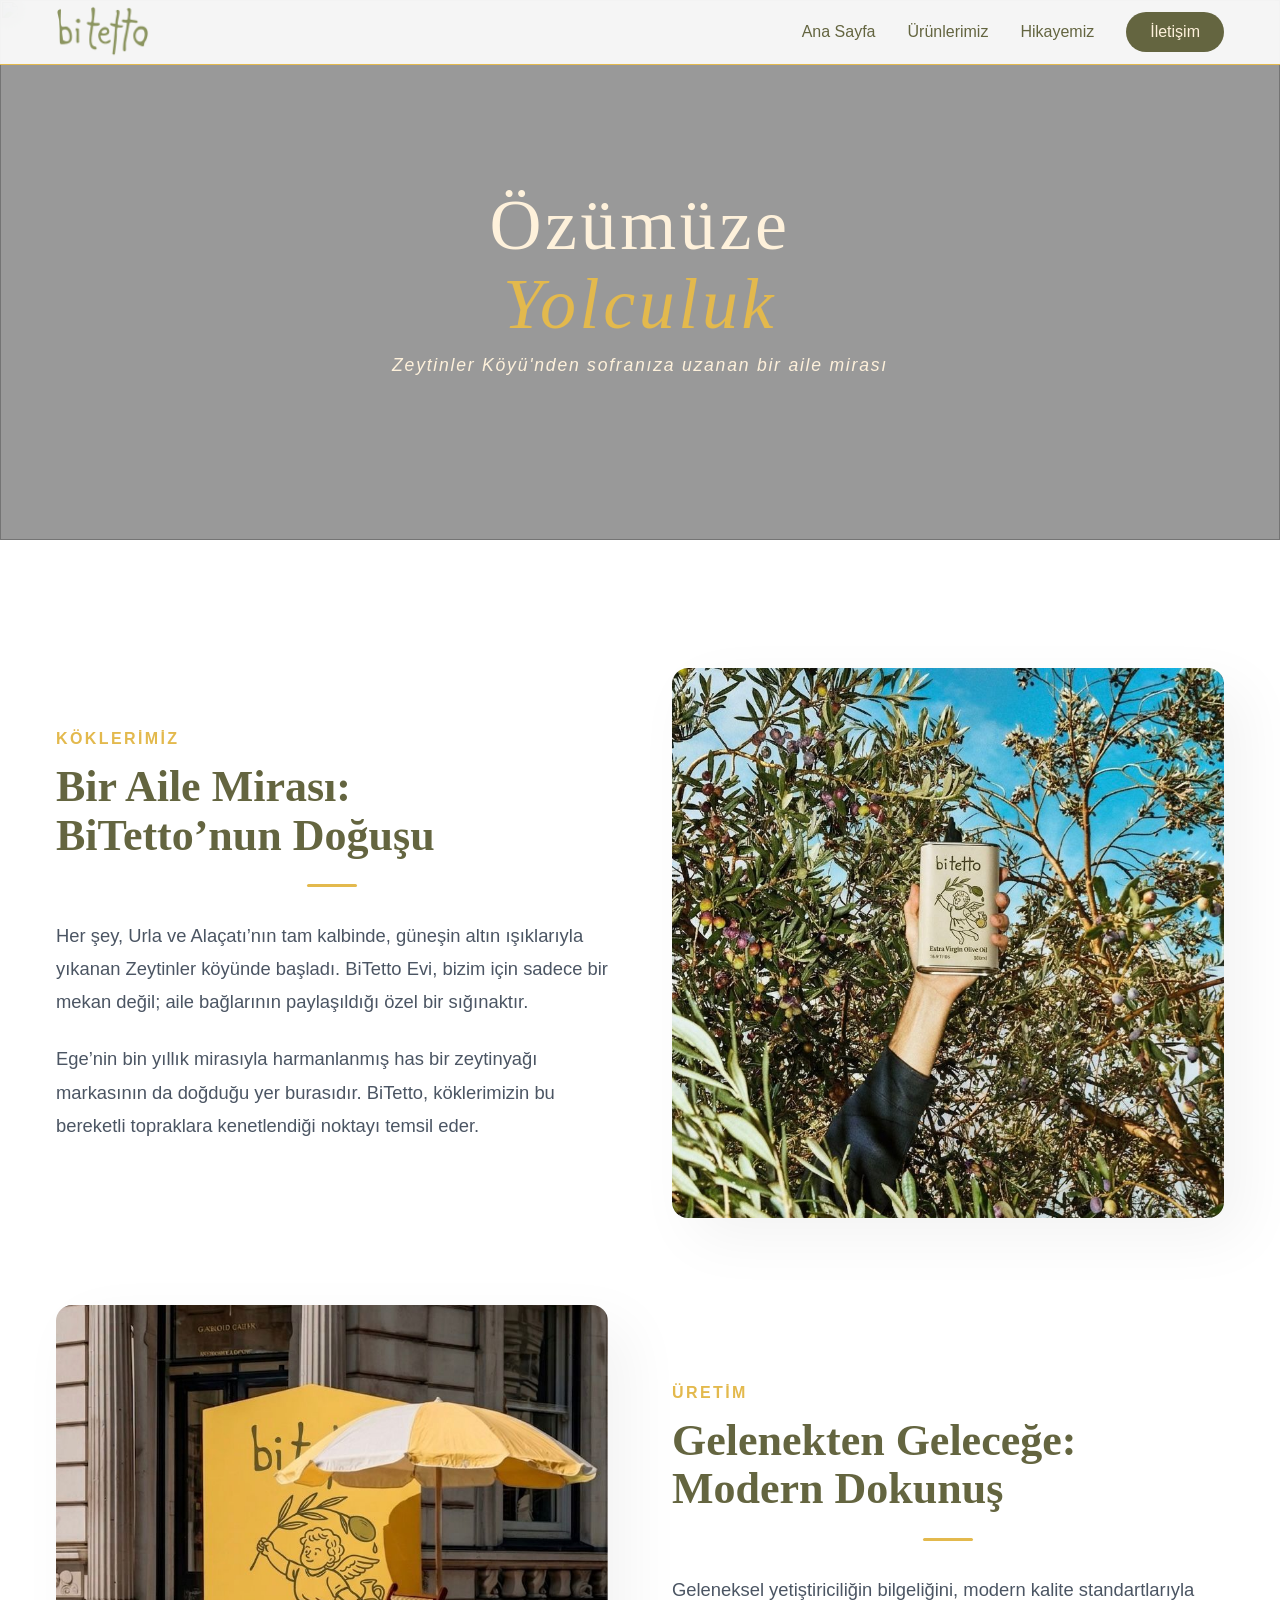
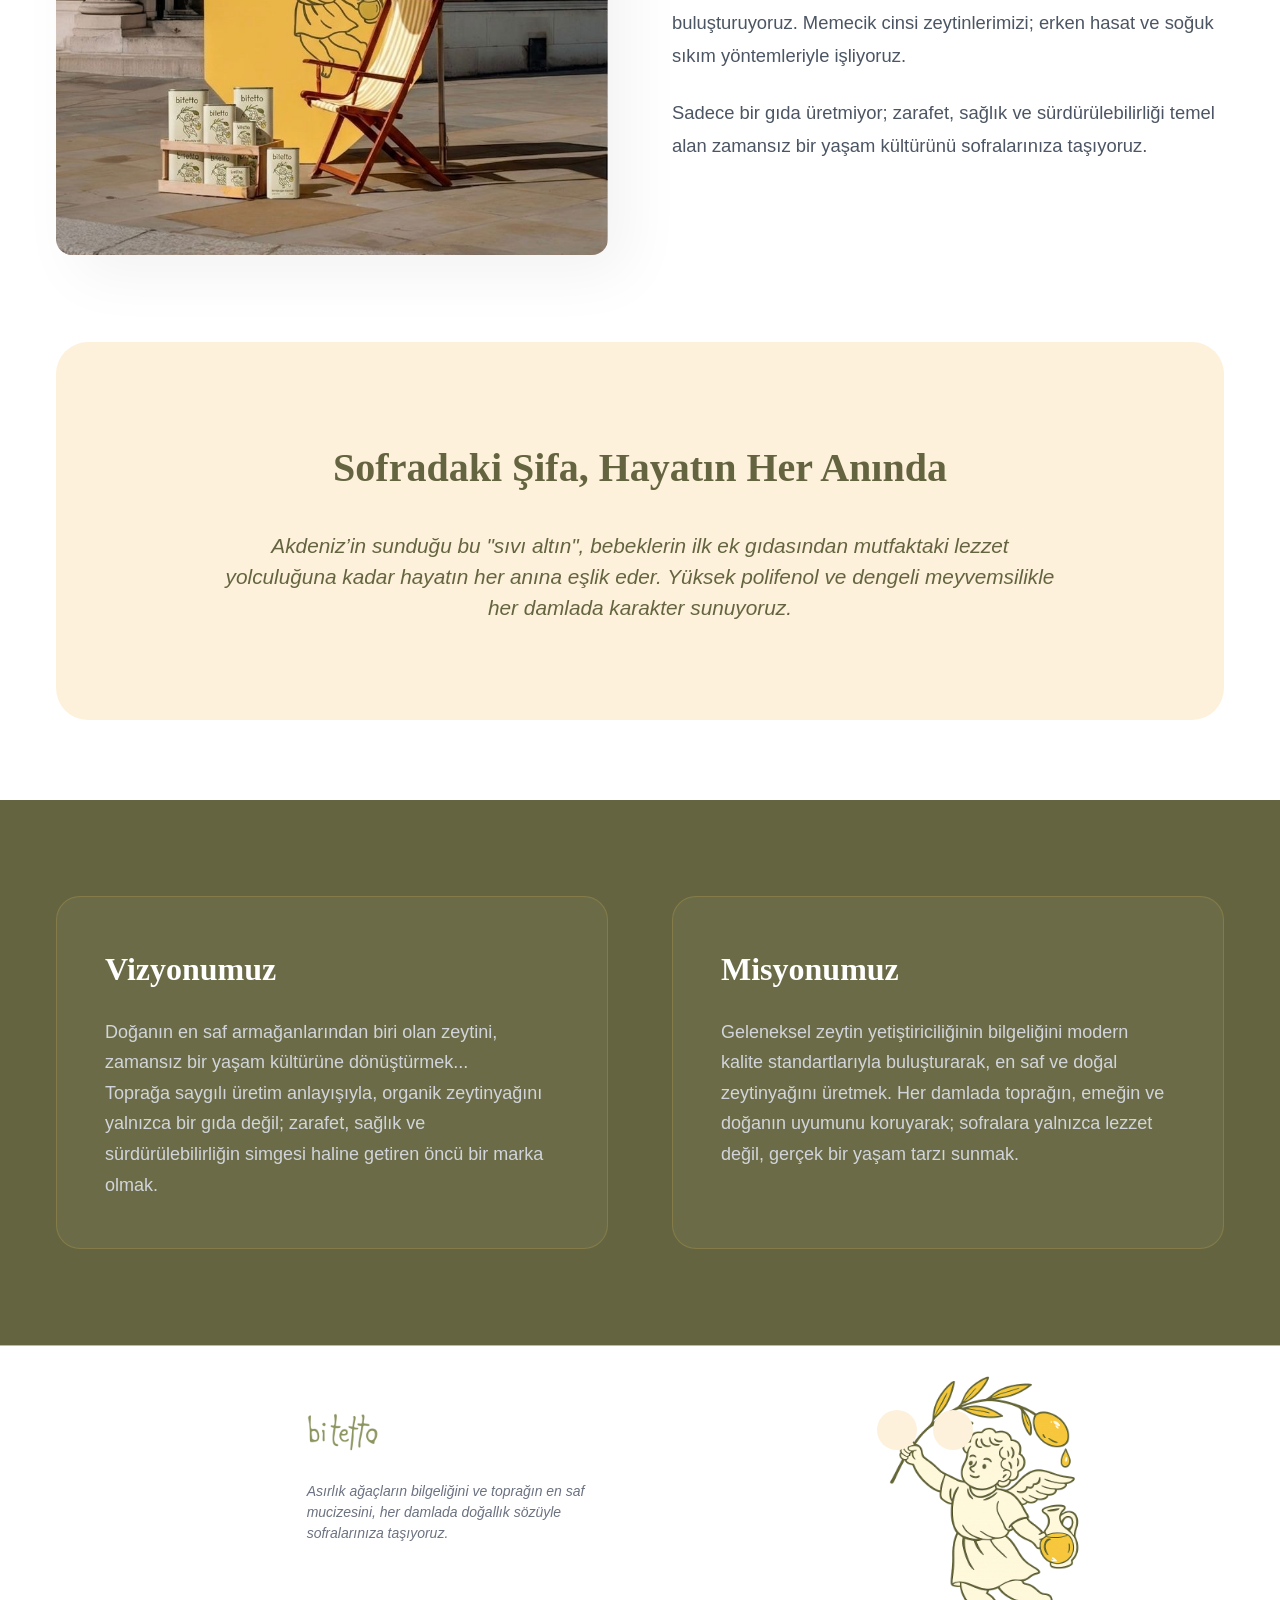
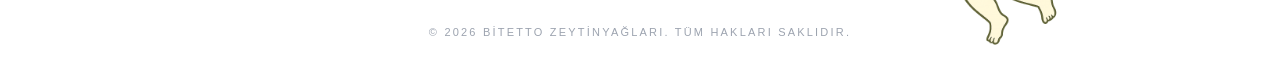
==== hikayemiz.html @ 76b1ccc9 "Add files via upload" ====
<!DOCTYPE html>
<html lang="tr">
<head>
    <meta charset="UTF-8">
    <meta name="viewport" content="width=device-width, initial-scale=1.0">
    <title>Hikayemiz | BiTetto Zeytinyağları</title>
    
    <!-- Fonts & Icons -->
    <script src="https://unpkg.com/@phosphor-icons/web"></script>
    <link rel="stylesheet" href="style.css">
</head>

<!-- Google tag (gtag.js) -->
<script async src="https://www.googletagmanager.com/gtag/js?id=G-THGYSX34BW"></script>
<script>
  window.dataLayer = window.dataLayer || [];
  function gtag(){dataLayer.push(arguments);}
  gtag('js', new Date());

  gtag('config', 'G-THGYSX34BW');
</script>

<body>
    <nav class="navbar" id="navbar">
        <div class="container nav-container">
            <div class="logo-area">
                <a href="/">
                    <img src="logo-el-yazisi.png" alt="BiTetto" class="logo-img" onerror="this.onerror=null; this.src='https://placehold.jp/24/646540/ffffff/200x60.png?text=BiTetto+El+Yazısı';">
                </a>
            </div>
            
            <div class="desktop-menu">
                <a href="/" class="nav-link">Ana Sayfa</a>
                <a href="/urunlerimiz.html" class="nav-link">Ürünlerimiz</a>
                <a href="/hikayemiz.html" class="nav-link">Hikayemiz</a>
                <a href="/iletisim.html" class="nav-cta">İletişim</a>
            </div>

            <div class="mobile-btn-area">
                <button id="mobile-menu-btn" class="mobile-toggle">
                    <i class="ph ph-list"></i>
                </button>
            </div>
        </div>

        <!-- Mobile Menu Overlay -->
        <div id="mobile-menu" class="mobile-menu hidden">
            <a href="/">Ana Sayfa</a>
            <a href="/urunlerimiz.html">Ürünlerimiz</a>
            <a href="/hikayemiz.html">Hikayemiz</a>
            <a href="/iletisim.html">İletişim</a>
        </div>
    </nav>

    <!-- Hero Section -->
    <header class="story-hero-img">
        <img src="zeytindali.png" class="story-bg-img" alt="">
        <div class="hero-content">
            <h1 class="hero-title">
                Özümüze<br>
                <span class="italic-gold">Yolculuk</span>
            </h1>
            <p class="hero-description">
                <i>Zeytinler Köyü'nden sofranıza uzanan bir aile mirası</i>
            </p>
        </div>
    </header>

    <section class="story-wrapper">
        <div class="container">
            
            <!-- Bölüm 1: Yazı Sol - Foto Sağ -->
            <div class="story-row">
                <div class="story-text">
                    <span class="story-subtitle">Köklerimiz</span>
                    <h2>Bir Aile Mirası:<br>BiTetto’nun Doğuşu</h2>
                    <div class="title-underline"></div>
                    <p>Her şey, Urla ve Alaçatı’nın tam kalbinde, güneşin altın ışıklarıyla yıkanan Zeytinler köyünde başladı. BiTetto Evi, bizim için sadece bir mekan değil; aile bağlarının paylaşıldığı özel bir sığınaktır.</p>
                    <p>Ege’nin bin yıllık mirasıyla harmanlanmış has bir zeytinyağı markasının da doğduğu yer burasıdır. BiTetto, köklerimizin bu bereketli topraklara kenetlendiği noktayı temsil eder.</p>
                </div>
                <div class="story-image">
                    <img src="paragraf2.jpeg" alt="Zeytinlik">
                </div>
            </div>

            <!-- Bölüm 2: Foto Sol - Yazı Sağ (REVERSE) -->
            <div class="story-row reverse">
                <div class="story-text">
                    <span class="story-subtitle">Üretim</span>
                    <h2>Gelenekten Geleceğe:<br>Modern Dokunuş</h2>
                    <div class="title-underline"></div>
                    <p>Geleneksel yetiştiriciliğin bilgeliğini, modern kalite standartlarıyla buluşturuyoruz. Memecik cinsi zeytinlerimizi; erken hasat ve soğuk sıkım yöntemleriyle işliyoruz.</p>
                    <p>Sadece bir gıda üretmiyor; zarafet, sağlık ve sürdürülebilirliği temel alan zamansız bir yaşam kültürünü sofralarınıza taşıyoruz.</p>
                </div>
                <div class="story-image">
                    <img src="paragraf1.jpeg" alt="Zeytinlik">
                </div>
            </div>

            <!-- Sofradaki Şifa -->
            <div class="highlight-block">
                <div class="highlight-content">
                    <h2>Sofradaki Şifa, Hayatın Her Anında</h2>
                    <p>Akdeniz’in sunduğu bu "sıvı altın", bebeklerin ilk ek gıdasından mutfaktaki lezzet yolculuğuna kadar hayatın her anına eşlik eder. Yüksek polifenol ve dengeli meyvemsilikle her damlada karakter sunuyoruz.</p>
                </div>
            </div>

        </div>
    </section>

    <!-- Vizyon ve Misyon -->
    <section class="vm-section">
        <div class="container">
            <div class="vm-grid">
                
                <div class="vm-card">
                    <i class="ph-light ph-eye vm-icon"></i>
                    <h3>Vizyonumuz</h3>
                    <p>
                        Doğanın en saf armağanlarından biri olan zeytini, zamansız bir yaşam kültürüne dönüştürmek... <br>
                        Toprağa saygılı üretim anlayışıyla, organik zeytinyağını yalnızca bir gıda değil; zarafet, sağlık ve
                        sürdürülebilirliğin simgesi haline getiren öncü bir marka olmak.
                    </p>
                </div>

                <div class="vm-card">
                    <i class="ph-light ph-target vm-icon"></i>
                    <h3>Misyonumuz</h3>
                    <p>
                        Geleneksel zeytin yetiştiriciliğinin bilgeliğini modern kalite standartlarıyla buluşturarak,
                        en saf ve doğal zeytinyağını üretmek.
                        Her damlada toprağın, emeğin ve doğanın uyumunu koruyarak;
                        sofralara yalnızca lezzet değil, gerçek bir yaşam tarzı sunmak.
                    </p>
                </div>

            </div>
        </div>
    </section>

    <!-- Footer -->
    <footer class="main-footer">
        <div class="container footer-content">
            <div class="footer-brand">
                <a href="#">
                    <img src="logo-el-yazisi.png" alt="BiTetto" class="footer-logo" onerror="this.onerror=null; this.src='https://placehold.jp/18/646540/ffffff/150x45.png?text=BiTetto';">
                </a>
                <p class="footer-tagline">Asırlık ağaçların bilgeliğini ve toprağın en saf mucizesini, her damlada doğallık sözüyle sofralarınıza taşıyoruz.</p>
            </div>

            <div class="social-links">
                    <a href="https://www.instagram.com/casabitetto/" target="_blank"><i class="ph-fill ph-instagram-logo"></i></a>
                    <a href="https://www.facebook.com/people/Casa-Bitetto/61584888794690/" target="_blank"><i class="ph-fill ph-facebook-logo"></i></a>
                </div>
        </div>

        <!-- Watermark Angel Logo -->
        <div class="footer-watermark">
            <img src="melek-logo.png" alt="BiTetto Melek" class="giant-melek" onerror="this.style.display='none'">
        </div>

        <div class="footer-bottom">
            <p>&copy; 2026 BiTetto Zeytinyağları. Tüm hakları saklıdır.</p>
        </div>
    </footer>

</body>
</html>
---- style.css ----
/* BiTetto Custom CSS - No Framework */

:root {
    --bitetto-dark: #646540;
    --bitetto-green: #7c8653;
    --bitetto-gold: #e3b94d;
    --bitetto-cream: #fef1db;
    --text-gray: #4b5563;
    --white: #ffffff;
}

/* Reset & Base */
* {
    margin: 0;
    padding: 0;
    box-sizing: border-box;
}

html {
    scroll-behavior: smooth;
}

body {
    font-family: "Myriad Pro", "Segoe UI", Helvetica, Arial, sans-serif;
    color: #1f2937;
    background-color: var(--white);
    line-height: 1.5;
}

h1, h2, h3, h4, .font-serif {
    font-family: "Times New Roman", Times, serif;
}

.selection-gold::selection {
    background-color: var(--bitetto-gold);
    color: var(--white);
}

.container {
    max-width: 1200px;
    margin: 0 auto;
    padding: 0 1rem;
}

/* Navbar */
.navbar {
    position: fixed;
    top: 0;
    width: 100%;
    z-index: 50;
    background: rgba(255, 255, 255, 0.9);
    backdrop-filter: blur(10px);
    padding: 0.5rem 0;
    transition: all 0.3s ease;
    border-bottom: 1px solid var(--bitetto-gold);
}

.navbar.scrolled {
    background: var(--white);
    box-shadow: 0 4px 6px -1px rgba(0, 0, 0, 0.1);
}

.nav-container {
    display: flex;
    justify-content: space-between;
    align-items: center;
    height: 3rem;
}

.logo-img {
    padding-top: 0.6rem;
    height: 4.5rem;
    width: auto;
    object-fit: contain;
}

.desktop-menu {
    display: none;
    align-items: center;
    gap: 2rem;
}

@media (min-width: 768px) {
    .desktop-menu {
        display: flex;
    }
}

.nav-link {
    text-decoration: none;
    color: var(--bitetto-dark);
    font-weight: 500;
    transition: color 0.3s;
}

.nav-link:hover {
    color: var(--bitetto-green);
}

.nav-cta {
    text-decoration: none;
    background: var(--bitetto-dark);
    color: var(--bitetto-cream);
    padding: 0.5rem 1.5rem;
    border-radius: 9999px;
    transition: background 0.3s;
}

.nav-cta:hover {
    background: var(--bitetto-green);
}

.mobile-toggle {
    background: none;
    border: none;
    color: var(--bitetto-dark);
    font-size: 1.8rem;
    cursor: pointer;
}

@media (min-width: 768px) {
    .mobile-btn-area {
        display: none;
    }
}

.mobile-menu {
    background: var(--white);
    border-top: 1px solid #f3f4f6;
    display: flex;
    flex-direction: column;
    padding: 1rem;
    gap: 0.5rem;
    box-shadow: 0 10px 15px -3px rgba(0,0,0,0.1);
}

.mobile-menu a {
    text-decoration: none;
    color: var(--bitetto-dark);
    padding: 0.75rem 1rem;
    font-weight: 500;
    border-radius: 0.5rem;
}

.mobile-menu a:hover {
    background: var(--bitetto-cream);
}

.hidden {
    display: none;
}

/* Hero Section */
.hero-section {
    height: 100vh;
    display: flex;
    align-items: center;
    justify-content: center;
    position: relative;
    overflow: hidden;
}

.hero-bg {
    background-image: linear-gradient(rgba(100, 101, 64, 0.6), rgba(0, 0, 0, 0.4)), url('https://images.unsplash.com/photo-1474979266404-7eaacbcd87c5?ixlib=rb-4.0.3&auto=format&fit=crop&w=1920&q=80');
    background-size: cover;
    background-position: center;
    background-attachment: fixed;
}

.hero-content {
    text-align: center;
    max-width: 900px;
    padding: 0 1rem;
    margin-top: 4rem;
    z-index: 10;
}

.hero-badge {
    display: block;
    color: var(--bitetto-gold);
    font-weight: 700;
    letter-spacing: 0.2em;
    font-size: 0.875rem;
    margin-bottom: 1rem;
}

.hero-title {
    font-size: 3rem;
    color: var(--bitetto-cream);
    line-height: 1.1;
    margin-bottom: 1.5rem;
}

@media (min-width: 768px) {
    .hero-title {
        font-size: 4.5rem;
    }
}

.italic-gold {
    font-style: italic;
    color: var(--bitetto-gold);
}

.hero-description {
    font-size: 1.125rem;
    color: #e5e7eb;
    max-width: 600px;
    margin: 0 auto 2.5rem;
    font-weight: 300;
}

.hero-actions {
    margin-top: 1rem;
    display: flex;
    flex-direction: column;
    gap: 1rem;
    justify-content: center;
}

@media (min-width: 640px) {
    .hero-actions {
        flex-direction: row;
    }
}

.btn {
    padding: 1rem 2rem;
    border-radius: 9999px;
    font-weight: 700;
    text-decoration: none;
    transition: all 0.3s;
    display: inline-block;
}

.btn-gold {
    background: var(--bitetto-gold);
    color: var(--bitetto-dark);
    box-shadow: 0 10px 15px -3px rgba(0,0,0,0.2);
}

.btn-gold:hover {
    background: #f59e0b;
    transform: translateY(-4px);
}

.btn-outline {
    border: 1px solid var(--bitetto-cream);
    color: var(--bitetto-cream);
}

.btn-outline:hover {
    background: var(--bitetto-cream);
    color: var(--bitetto-dark);
}

.scroll-indicator {
    position: absolute;
    bottom: 2.5rem;
    left: 50%;
    transform: translateX(-50%);
    animation: bounce 2s infinite;
}

.scroll-indicator a {
    color: var(--bitetto-cream);
    font-size: 2rem;
    opacity: 0.8;
}

@keyframes bounce {
    0%, 20%, 50%, 80%, 100% {transform: translateY(0) translateX(-50%);}
    40% {transform: translateY(-10px) translateX(-50%);}
    60% {transform: translateY(-5px) translateX(-50%);}
}

/* Stars Section */
.stars-section {
    padding: 6rem 0;
    background-color: var(--bitetto-cream);
}

.section-header {
    text-align: center;
    margin-bottom: 4rem;
}

.section-title {
    font-size: 2.5rem;
    color: var(--bitetto-dark);
    margin-bottom: 1rem;
}

.title-underline {
    width: 6rem;
    height: 4px;
    background: var(--bitetto-gold);
    margin: 0 auto;
    border-radius: 9999px;
}

.section-desc {
    margin-top: 1.5rem;
    color: var(--text-gray);
    max-width: 40rem;
    margin-left: auto;
    margin-right: auto;
    font-size: 1.125rem;
}

.features-grid {
    display: grid;
    grid-template-columns: 1fr;
    gap: 2.5rem;
}

@media (min-width: 768px) {
    .features-grid {
        grid-template-columns: repeat(3, 1fr);
    }
}

.feature-card {
    background: var(--white);
    padding: 2rem;
    border-radius: 1.5rem;
    text-align: center;
    border: 1px solid #f3f4f6;
    transition: all 0.3s;
}

.feature-card:hover {
    box-shadow: 0 20px 25px -5px rgba(0,0,0,0.1);
}

.feature-icon-wrapper {
    width: 5rem;
    height: 5rem;
    background: var(--bitetto-cream);
    border-radius: 50%;
    display: flex;
    align-items: center;
    justify-content: center;
    margin: 0 auto 1.5rem;
    transition: background 0.3s;
}

.feature-card:hover .feature-icon-wrapper {
    background: var(--bitetto-green);
}

.feature-icon-wrapper i {
    font-size: 2.5rem;
    color: var(--bitetto-dark);
}

.feature-card:hover .feature-icon-wrapper i {
    color: var(--bitetto-cream);
}

.feature-card h3 {
    font-size: 1.5rem;
    color: var(--bitetto-dark);
    margin-bottom: 0.75rem;
}

/* Coming Soon Card */
.coming-soon-card {
    margin-top: 5rem;
    background: var(--white);
    border-radius: 2rem;
    overflow: hidden;
    box-shadow: 0 10px 15px -3px rgba(0,0,0,0.1);
    display: flex;
    flex-direction: column;
    border: 1px solid rgba(227, 185, 77, 0.3);
}

@media (min-width: 768px) {
    .coming-soon-card {
        flex-direction: row;
        max-width: 900px;
        margin-left: auto;
        margin-right: auto;
    }
}

.card-image {
    position: relative;
    height: 16rem;
}

@media (min-width: 768px) {
    .card-image {
        width: 40%;
        height: auto;
    }
}

.card-image img {
    width: 100%;
    height: 100%;
    object-fit: cover;
}

.image-overlay {
    position: absolute;
    inset: 0;
    background: rgba(100, 101, 64, 0.2);
}

.card-text {
    padding: 2rem;
    background: var(--bitetto-dark);
    color: var(--bitetto-cream);
    display: flex;
    flex-direction: column;
    justify-content: center;
}

@media (min-width: 768px) {
    .card-text {
        width: 60%;
        padding: 3rem;
    }
}

.status-badge {
    display: flex;
    align-items: center;
    gap: 0.5rem;
    color: var(--bitetto-gold);
    font-weight: 700;
    font-size: 0.875rem;
    margin-bottom: 1rem;
}

.card-text h3 {
    font-size: 1.875rem;
    margin-bottom: 1rem;
}

.btn-outline-gold {
    align-self: flex-start;
    background: transparent;
    border: 1px solid var(--bitetto-gold);
    color: var(--bitetto-gold);
    margin-top: 1rem;
    padding: 0.5rem 1.5rem;
    border-radius: 9999px;
    cursor: pointer;
    transition: all 0.3s;
}

.btn-outline-gold:hover {
    background: var(--bitetto-gold);
    color: var(--bitetto-dark);
}

/* Essence Section */
.essence-section {
    padding: 6rem 0;
}

.essence-flex {
    display: flex;
    flex-direction: column;
    gap: 4rem;
    align-items: center;
}

@media (min-width: 1024px) {
    .essence-flex {
        flex-direction: row;
    }
}

.essence-image-area {
    position: relative;
    width: 100%;
}

@media (min-width: 1024px) {
    .essence-image-area {
        width: 50%;
    }
}

.image-bg-deco {
    position: absolute;
    inset: -1rem;
    background: var(--bitetto-cream);
    border-radius: 1.5rem;
    transform: rotate(-3deg);
    z-index: 0;
}

.main-essence-img {
    position: relative;
    z-index: 10;
    border-radius: 1.5rem;
    width: 100%;
    height: 600px;
    object-fit: cover;
    box-shadow: 0 20px 25px -5px rgba(0,0,0,0.1);
}

.floating-badge {
    position: absolute;
    bottom: -2rem;
    right: -2rem;
    z-index: 20;
    background: var(--white);
    padding: 1rem;
    border-radius: 50%;
    box-shadow: 0 10px 15px -3px rgba(0,0,0,0.1);
    display: none;
    border: 4px solid var(--bitetto-cream);
}

@media (min-width: 768px) {
    .floating-badge {
        display: block;
    }
}

.badge-inner {
    width: 8rem;
    height: 8rem;
    border-radius: 50%;
    border: 1px dashed var(--bitetto-gold);
    display: flex;
    flex-direction: column;
    align-items: center;
    justify-content: center;
}

.badge-val {
    font-family: var(--font-serif);
    font-weight: 700;
    font-size: 1.5rem;
    color: var(--bitetto-dark);
}

.badge-txt {
    font-size: 0.75rem;
    color: #9ca3af;
    letter-spacing: 0.1em;
}

.essence-text-area {
    width: 100%;
}

@media (min-width: 1024px) {
    .essence-text-area {
        width: 50%;
    }
}

.essence-header-flex {
    display: flex;
    justify-content: space-between;
    align-items: center;
    margin-bottom: 1.5rem;
}

.sub-label {
    color: var(--bitetto-green);
    font-weight: 700;
    text-transform: uppercase;
    font-size: 0.875rem;
    display: block;
    margin-bottom: 0.5rem;
}

.section-title-dark {
    font-size: 2.5rem;
    color: var(--bitetto-dark);
}

.mini-melek {
    height: 5rem;
    width: auto;
}

.essence-content p {
    color: var(--text-gray);
    font-size: 1.125rem;
    margin-bottom: 1.5rem;
}

.read-more-link {
    text-decoration: none;
    color: var(--bitetto-dark);
    font-weight: 700;
    display: inline-flex;
    align-items: center;
    gap: 0.5rem;
}

.read-more-link span {
    border-bottom: 2px solid var(--bitetto-gold);
    padding-bottom: 0.25rem;
    transition: border 0.3s;
}

.read-more-link:hover span {
    border-color: var(--bitetto-green);
}

.read-more-link i {
    transition: transform 0.3s;
}

.read-more-link:hover i {
    transform: translateX(4px);
}

/* Buy Section */
.buy-section {
    padding: 6rem 0;
    background: var(--bitetto-dark);
    color: var(--bitetto-cream);
    position: relative;
    overflow: hidden;
}

.buy-bg-pattern {
    position: absolute;
    inset: 0;
    opacity: 0.05;
    background-image: radial-gradient(var(--bitetto-cream) 1px, transparent 1px);
    background-size: 20px 20px;
}

.relative-z {
    position: relative;
    z-index: 10;
}

.white-text h2 { color: var(--white); }
.gold-bg { background-color: var(--bitetto-gold); }
.section-desc-light {
    color: #d1d5db;
    font-size: 1.125rem;
    margin-top: 1.5rem;
}

.buy-cards-container {
    display: flex;
    flex-direction: column;
    gap: 2rem;
    max-width: 42rem;
    margin: 0 auto;
}

.glass-card {
    background: rgba(254, 241, 219, 0.95);
    backdrop-filter: blur(10px);
    padding: 2rem;
    border-radius: 1.5rem;
    display: flex;
    flex-direction: column;
    align-items: center;
    gap: 1.5rem;
    color: var(--bitetto-dark);
    box-shadow: 0 25px 50px -12px rgba(0,0,0,0.5);
    transition: transform 0.3s;
}

@media (min-width: 640px) {
    .glass-card {
        flex-direction: row;
        align-items: flex-start;
        text-align: left;
    }
}

.glass-card:hover {
    transform: scale(1.01);
}

.store-icon {
    background: var(--white);
    padding: 1rem;
    border-radius: 50%;
    color: var(--bitetto-green);
    box-shadow: inset 0 2px 4px 0 rgba(0, 0, 0, 0.06);
}

.store-icon i { font-size: 2.5rem; }

.store-info h4 { font-size: 1.5rem; margin-bottom: 0.5rem; }
.store-info p { color: #374151; margin-bottom: 1rem; }

.map-link {
    display: inline-flex;
    align-items: center;
    gap: 0.5rem;
    color: var(--bitetto-green);
    text-decoration: none;
    font-weight: 700;
    background: var(--white);
    padding: 0.5rem 1rem;
    border-radius: 0.5rem;
    border: 1px solid #f3f4f6;
}

.order-cta-box {
    text-align: center;
    padding: 2rem;
    background: rgba(255, 255, 255, 0.1);
    border-radius: 1.5rem;
    border: 1px solid rgba(255, 255, 255, 0.2);
    backdrop-filter: blur(4px);
}

.cta-icon { font-size: 2.5rem; color: var(--bitetto-gold); margin-bottom: 1rem; }
.order-cta-box h3 { font-size: 1.5rem; margin-bottom: 0.5rem; }
.order-cta-box p { font-size: 0.875rem; color: #d1d5db; margin-bottom: 1.5rem; }

/* Footer */
.main-footer {
    background: var(--white);
    padding: 4rem 0 2rem;
    position: relative;
    overflow: hidden;
    border-top: 1px solid var(--bitetto-gold);
}

.footer-content {
    display: flex;
    flex-direction: column;
    justify-content: space-evenly;
    align-items: center;
    position: relative;
    z-index: 20;
}

@media (min-width: 768px) {
    .footer-content {
        flex-direction: row;
        align-items: flex-start;
    }
}

.footer-brand {
    text-align: center;
}

@media (min-width: 768px) {
    .footer-brand {
        text-align: left;
    }
}

.footer-logo {
    height: 3rem;
    margin-bottom: 1rem;
}

.footer-tagline {
    color: #6b7280;
    font-size: 0.875rem;
    max-width: 20rem;
    font-style: italic;
    margin-bottom: 2rem;
}

.social-links {
    display: flex;
    gap: 1rem;
    justify-content: center;
}

@media (min-width: 768px) {
    .social-links {
        justify-content: flex-start;
    }
}

.social-links a {
    width: 2.5rem;
    height: 2.5rem;
    background: var(--bitetto-cream);
    color: var(--bitetto-dark);
    display: flex;
    align-items: center;
    justify-content: center;
    border-radius: 50%;
    text-decoration: none;
    transition: all 0.3s;
}

.social-links a:hover {
    background: var(--bitetto-green);
    color: var(--white);
}

.footer-watermark {
    position: absolute;
    top: 0.7rem;
    right: 1rem;
    pointer-events: none;
    z-index: 10;
}

@media (min-width: 768px) {
    .footer-watermark {
        /* Üstten değil alttan hizalamaya devam ediyoruz */
        top: auto;
        bottom: 0.4rem;
        /* 2rem olan değeri artırarak logoyu daha sola çektik */
        right: 12rem; 
    }
}

.giant-melek {
    height: 300px;
    opacity: 1; /* Orjinal kodda 1 idi */
    transform-origin: bottom right;
}

.footer-bottom {
    text-align: center;
    margin-top: 3rem;
    position: relative;
    z-index: 20;
}

.footer-bottom p {
    font-size: 11px;
    text-transform: uppercase;
    letter-spacing: 0.2em;
    color: #9ca3af;
}

.story-hero-img {
    position: relative;
    height: 60vh;
    min-height: 500px;
    overflow: hidden;
    display: flex;
    align-items: center;
    justify-content: center;
}

/* Arka plan img */
.story-bg-img {
    position: absolute;
    top: 0;
    left: 0;
    width: 100%;
    height: 100%;

    object-fit: cover;
    z-index: 1;
}

/* Karartma overlay */
.story-hero-img::after {
    content: "";
    position: absolute;
    inset: 0;
    background: rgba(0,0,0,0.4);
    z-index: 2;
}

/* Yazı üstte */
.story-hero-img .hero-content {
    position: relative;
    z-index: 3;
    text-align: center;
    color: white;
}

        /* Zig-Zag İçerik Alanı */
        .story-wrapper { padding: 8rem 0 1rem 0; }
        
        .story-row {
            display: flex;
            flex-direction: column;
            gap: 4rem;
            margin-bottom: 5rem;
            align-items: center;
        }

        @media (min-width: 992px) {
            .story-row {
                flex-direction: row; /* Varsayılan: Yazı Sol - Foto Sağ */
                text-align: left;
            }
            /* Tek sayılı değil, çift sayılı olanları ters çevir (2. bölüm için) */
            .story-row.reverse {
                flex-direction: row-reverse; /* Foto Sol - Yazı Sağ */
            }
        }

        .story-text { flex: 1; }
        .story-image { flex: 1; width: 100%; }
        
        .story-image img {
            width: 100%;
            height: 550px;
            object-fit: cover;
            border-radius: 1rem;
            box-shadow: 20px 20px 60px rgba(0,0,0,0.05);
        }

        .story-subtitle {
            color: var(--bitetto-gold);
            font-weight: 700;
            text-transform: uppercase;
            letter-spacing: 0.15em;
            display: block;
            margin-bottom: 0.75rem;
        }
        .story-text h2 {
            font-size: 2.75rem;
            color: var(--bitetto-dark);
            line-height: 1.1;
            margin-bottom: 1.5rem;
        }
        .title-underline {
            width: 50px;
            height: 3px;
            background: var(--bitetto-gold);
            margin-bottom: 2rem;
        }
        .story-text p {
            font-size: 1.15rem;
            color: var(--text-gray);
            margin-bottom: 1.5rem;
            line-height: 1.8;
        }

        /* Sofradaki Şifa Block */
        .highlight-block {
            background-color: var(--bitetto-cream);
            padding: 6rem 2rem;
            border-radius: 2rem;
            text-align: center;
            margin: 2rem 0 4rem;
        }
        .highlight-content { max-width: 850px; margin: 0 auto; }
        .highlight-content h2 { font-size: 2.5rem; color: var(--bitetto-dark); margin-bottom: 2rem; }
        .highlight-content p { font-size: 1.3rem; color: var(--bitetto-dark); font-style: italic; }

        /* Vizyon & Misyon Alanı */
        .vm-section {
            background-color: var(--bitetto-dark);
            color: var(--bitetto-cream);
            padding: 6rem 0;
            position: relative;
        }
        .vm-grid {
            display: grid;
            grid-template-columns: 1fr;
            gap: 2rem;
        }
        @media (min-width: 768px) {
            .vm-grid {
                grid-template-columns: 1fr 1fr;
                gap: 4rem;
            }
        }
        .vm-card {
            background: rgba(254, 241, 219, 0.05);
            border: 1px solid rgba(227, 185, 77, 0.2);
            padding: 3rem;
            border-radius: 1.5rem;
            transition: transform 0.3s ease;
        }
        .vm-card:hover {
            transform: translateY(-5px);
            background: rgba(254, 241, 219, 0.08);
        }
        .vm-icon {
            font-size: 3rem;
            color: var(--bitetto-gold);
            margin-bottom: 1.5rem;
        }
        .vm-card h3 {
            font-size: 2rem;
            margin-bottom: 1.5rem;
            color: var(--white);
        }
        .vm-card p {
            font-size: 1.125rem;
            color: #d1d5db;
            line-height: 1.7;
        }
    
    .products-split-container {
            display: flex;
            flex-direction: column;
            padding-top: 5rem; /* Navbar boşluğu */
        }

        @media (min-width: 1024px) {
            .products-split-container {
                flex-direction: row;
                padding-top: 3rem;
            }
        }

        .product-half {
            flex: 1;
            display: flex;
            flex-direction: column;
            justify-content: center;
            padding: 4rem 2rem;
            position: relative;
            transition: all 0.5s ease;
        }

        @media (min-width: 1024px) {
            .product-half { padding: 4rem 4rem; overflow-y: auto; }
        }

        /* Sol Taraf: Zeytinyağı */
        .olive-oil-side {
            background-color: var(--white);
        }

        /* Sağ Taraf: Sabun */
        .soap-side {
            background-color: var(--white);
            border-left: 1px solid var(--bitetto-gold);
        }

        @media (min-width: 1024px) {
            .olive-oil-side {
                border-bottom: none;
                border-right: 1px solid var(--bitetto-gold);
            }

            .soap-side {
                border-left: none;
            }
        }

        .product-tag {
            color: var(--bitetto-gold);
            font-weight: 700;
            text-transform: uppercase;
            letter-spacing: 0.15em;
            font-size: 0.85rem;
            margin-bottom: 1rem;
            display: block;
        }

        .product-title {
            font-size: clamp(2.5rem, 4vw, 3.5rem);
            color: var(--bitetto-dark);
            line-height: 1.1;
            margin-bottom: 1.5rem;
        }

        .product-desc {
            font-size: 1.1rem;
            color: var(--text-gray);
            margin-bottom: 2.5rem;
            max-width: 500px;
        }

        /* İkonlu Özellikler */
        .features-list {
            display: grid;
            grid-template-columns: 1fr 1fr;
            gap: 1.5rem;
            margin-bottom: 2.5rem;
        }

        .feature-item {
            display: flex;
            gap: 1rem;
        }

        .feature-item i {
            font-size: 1.5rem;
            color: var(--bitetto-gold);
            flex-shrink: 0;
        }

        .feature-item h4 {
            font-size: 0.95rem;
            color: var(--bitetto-dark);
            margin-bottom: 0.2rem;
        }

        .feature-item p {
            font-size: 0.8rem;
            color: var(--text-gray);
            line-height: 1.4;
        }

        /* Görsel Alanları */
        .product-visual {
            margin-top: 0rem;
            border-radius: 1.5rem;
            overflow: hidden;
            box-shadow: 0 20px 40px rgba(0,0,0,0.08);
            width: 100%;
            height: 300px;
        }

        .product-visual img {
            width: 100%;
            height: 100%;
            object-fit: cover;
        }

        /* Sabun Yakında Yazısı */
        .coming-soon-badge {
            display: inline-flex;
            align-items: center;
            gap: 0.5rem;
            background: var(--bitetto-dark);
            color: var(--bitetto-cream);
            padding: 0.5rem 1.2rem;
            border-radius: 999px;
            font-size: 0.85rem;
            margin-bottom: 2rem;
        }

.contact-hero {
            height: 50vh;
            min-height: 400px;
            display: flex;
            align-items: center;
            justify-content: center;
            position: relative;
            background-size: cover;
            background-position: center 60%;
            margin-top: 4rem;
            color: white;
            text-align: center;
        }
        .hero-content h1 {
            font-size: clamp(3rem, 6vw, 4.5rem);
            margin-bottom: 0.5rem;
            letter-spacing: 0.05em;
            font-weight: normal;
        }
        .hero-content p {
            font-size: 1.1rem;
            color: var(--bitetto-cream);
            font-style: italic;
            letter-spacing: 0.1em;
        }

        .contact-intro-section {
            padding: 6rem 0;
            background-color: #fafaf9;
        }
        .intro-grid {
            display: grid;
            grid-template-columns: 1fr;
            gap: 4rem;
        }
        @media (min-width: 992px) {
            .intro-grid {
                grid-template-columns: 1fr 1.2fr;
                gap: 6rem;
                align-items: center;
            }
        }

        .intro-text-area h2 {
            font-size: 3rem;
            color: var(--bitetto-dark);
            line-height: 1.1;
            margin-bottom: 1.5rem;
        }
        .intro-text-area p {
            font-size: 1.15rem;
            color: var(--text-gray);
            margin-bottom: 2.5rem;
        }
        .title-line {
            width: 60px;
            height: 2px;
            background-color: var(--bitetto-gold);
            margin-bottom: 2rem;
        }

        .minimal-contact-list {
            display: flex;
            flex-direction: column;
            gap: 2rem;
        }
        .minimal-contact-item {
            display: flex;
            align-items: flex-start;
            gap: 1.5rem;
            text-decoration: none;
            color: inherit;
        }
        .minimal-contact-item i {
            font-size: 2rem;
            color: var(--bitetto-gold);
            margin-top: 0.2rem;
            transition: transform 0.4s ease;
        }
        .minimal-contact-item:hover i { transform: scale(1.1); }
        .minimal-contact-item h4 {
            font-family: "Myriad Pro", sans-serif;
            font-size: 0.85rem;
            color: #9ca3af;
            text-transform: uppercase;
            letter-spacing: 0.15em;
            margin-bottom: 0.3rem;
        }
        .minimal-contact-item p {
            font-family: "Times New Roman", serif;
            font-size: 1.5rem;
            color: var(--bitetto-dark);
            transition: color 0.3s;
        }
        .minimal-contact-item:hover p { color: var(--bitetto-green); }

        .social-elegant {
            display: flex;
            gap: 1.5rem;
            margin-top: 3rem;
        }
        .social-elegant a {
            color: var(--bitetto-dark);
            font-size: 1.8rem;
            transition: color 0.3s, transform 0.3s;
        }
        .social-elegant a:hover {
            color: var(--bitetto-gold);
            transform: translateY(-3px);
        }

        /* ========================================================
           OVERLAP EDEN ETKİLEŞİMLİ HARİTA BÖLÜMÜ
           ======================================================== */
        .map-section {
            position: relative;
            width: 100%;
            background-color: var(--white);
            padding-bottom: 8rem;
        }

        .map-viewport {
            width: 100%;
            height: 600px;
            background-color: #f3f4f6;
            position: relative;
            overflow: hidden;
        }
        .map-frame {
            position: absolute;
            inset: 0;
            width: 100%;
            height: 100%;
            opacity: 0;
            visibility: hidden;
            transition: opacity 0.8s ease, transform 1.2s cubic-bezier(0.165, 0.84, 0.44, 1);
            transform: scale(1.1);
        }
        .map-frame.active {
            opacity: 1;
            visibility: visible;
            transform: scale(1);
        }
        .map-frame iframe {
            width: 100%;
            height: 100%;
            border: 0;
            filter: grayscale(30%) contrast(1.1) brightness(0.95);
        }

        /* Floating Card: Artık butonlar yerine bunlar tıklanabilir */
        .floating-address-card {
            background-color: var(--white);
            box-shadow: 0 40px 80px -15px rgba(0,0,0,0.12);
            position: relative;
            z-index: 20;
            margin: -100px auto 0;
            max-width: 1000px;
            display: grid;
            grid-template-columns: 1fr;
            border-radius: 0.5rem;
            overflow: hidden;
        }

        @media (min-width: 768px) {
            .floating-address-card {
                grid-template-columns: 1fr 1fr;
            }
        }

        .address-block {
            padding: 4rem 3rem;
            cursor: pointer;
            transition: all 0.5s cubic-bezier(0.165, 0.84, 0.44, 1);
            border-bottom: 1px solid rgba(0,0,0,0.05);
            position: relative;
        }

        @media (min-width: 768px) {
            .address-block {
                border-bottom: none;
            }
            .address-block:first-child {
                border-right: 1px solid rgba(0,0,0,0.05);
            }
        }

        /* Hover Etkisi */
        .address-block:hover {
            background-color: #fafaf9;
        }

        /* Aktif Seçili Durum */
        .address-block.highlighted {
            background-color: var(--white);
            box-shadow: inset 0 -4px 0 var(--bitetto-gold);
        }

        .address-block h3 {
            font-size: 1.8rem;
            color: var(--bitetto-dark);
            margin-bottom: 1rem;
            display: flex;
            align-items: center;
            gap: 0.75rem;
            transition: color 0.3s;
        }
        
        /* Aktif olandaki ikonu boyayalım */
        .address-block.highlighted h3 {
            color: var(--bitetto-green);
        }

        .address-block h3 i { 
            color: var(--bitetto-gold); 
            font-size: 1.6rem; 
        }
        
        .address-block p { 
            font-size: 1.1rem; 
            color: var(--text-gray); 
            margin-bottom: 1.5rem; 
            transition: color 0.3s;
        }

        .address-block.highlighted p {
            color: #1f2937;
        }

        .address-block .note { 
            font-size: 0.9rem; 
            color: var(--bitetto-green); 
            font-style: italic; 
            display: block; 
            opacity: 0.7;
        }

        .address-block.highlighted .note {
            opacity: 1;
        }

        /* Tıkla göstergesi (Lüks bir dokunuş) */
        .click-hint {
            position: absolute;
            top: 1rem;
            right: 1.5rem;
            font-size: 0.7rem;
            text-transform: uppercase;
            letter-spacing: 0.1em;
            color: var(--bitetto-gold);
            opacity: 0;
            transition: opacity 0.3s;
        }
        .address-block:not(.highlighted):hover .click-hint {
            opacity: 1;
        }
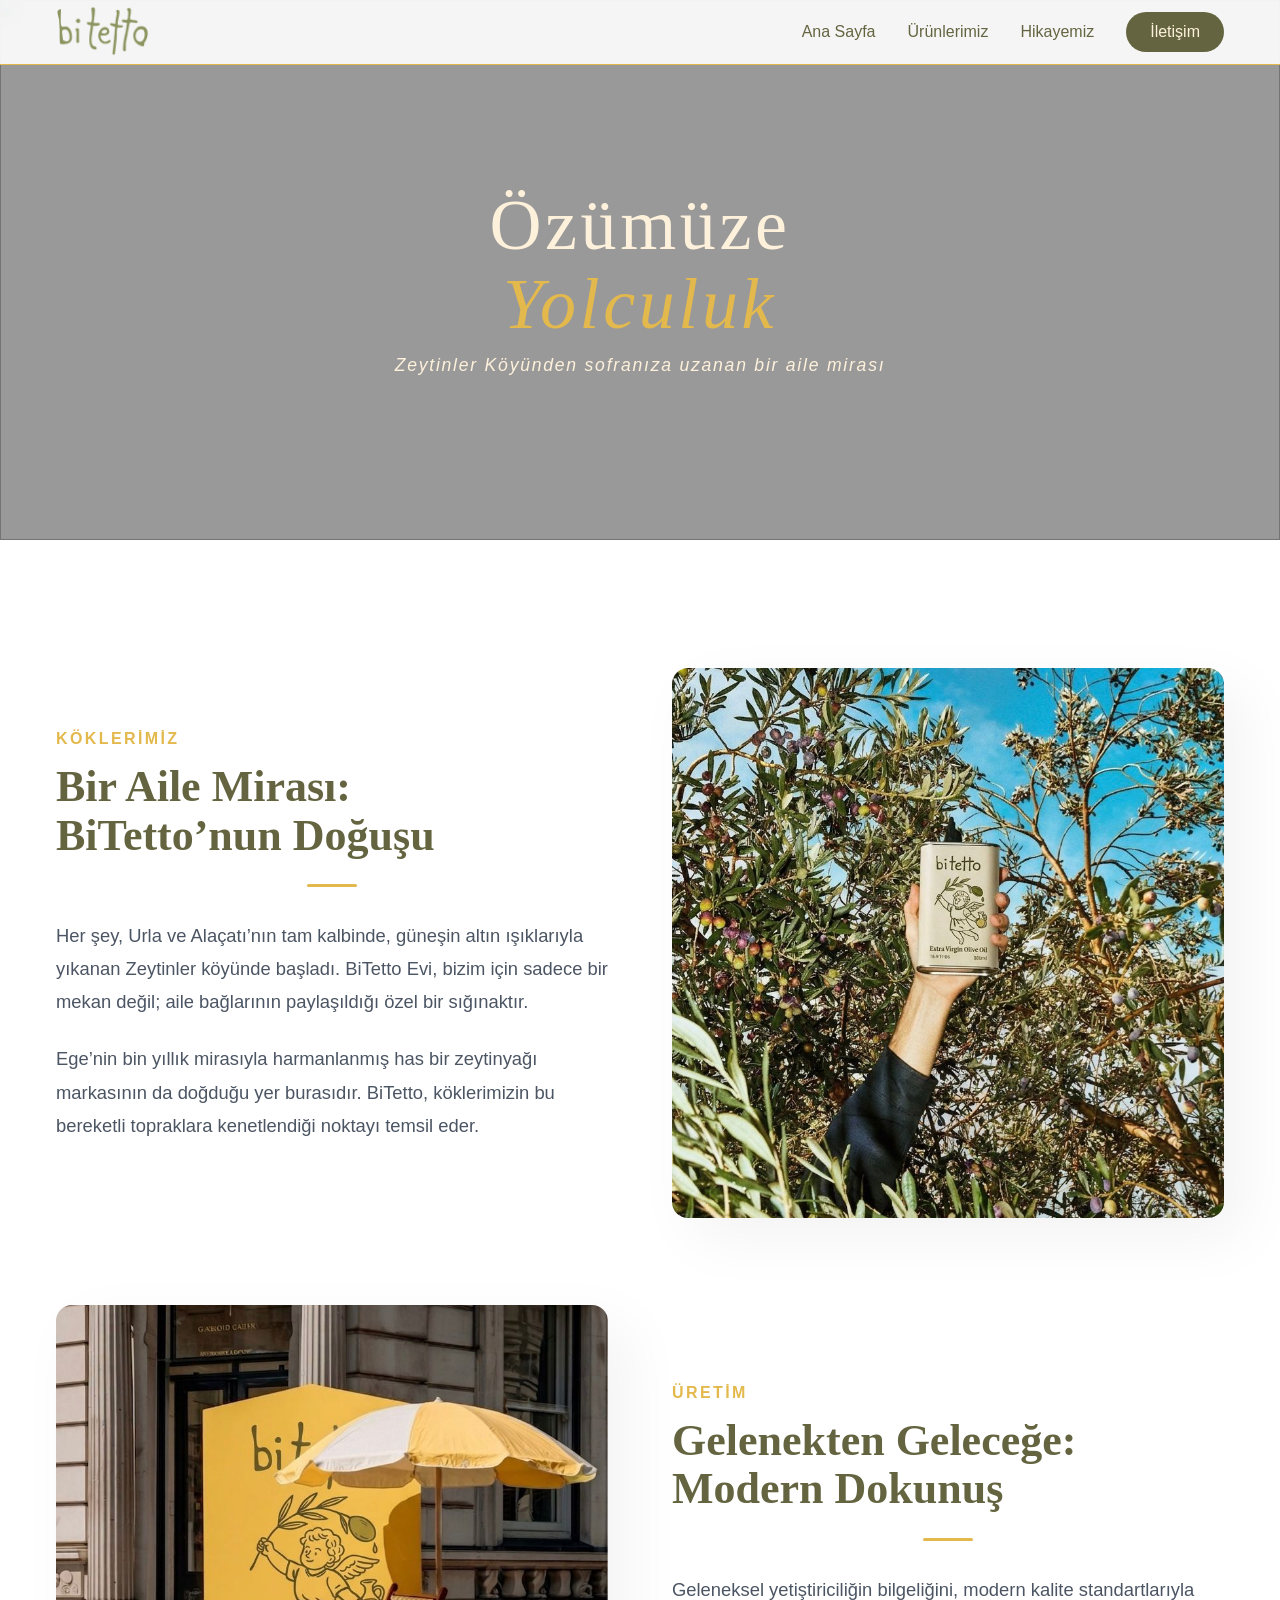
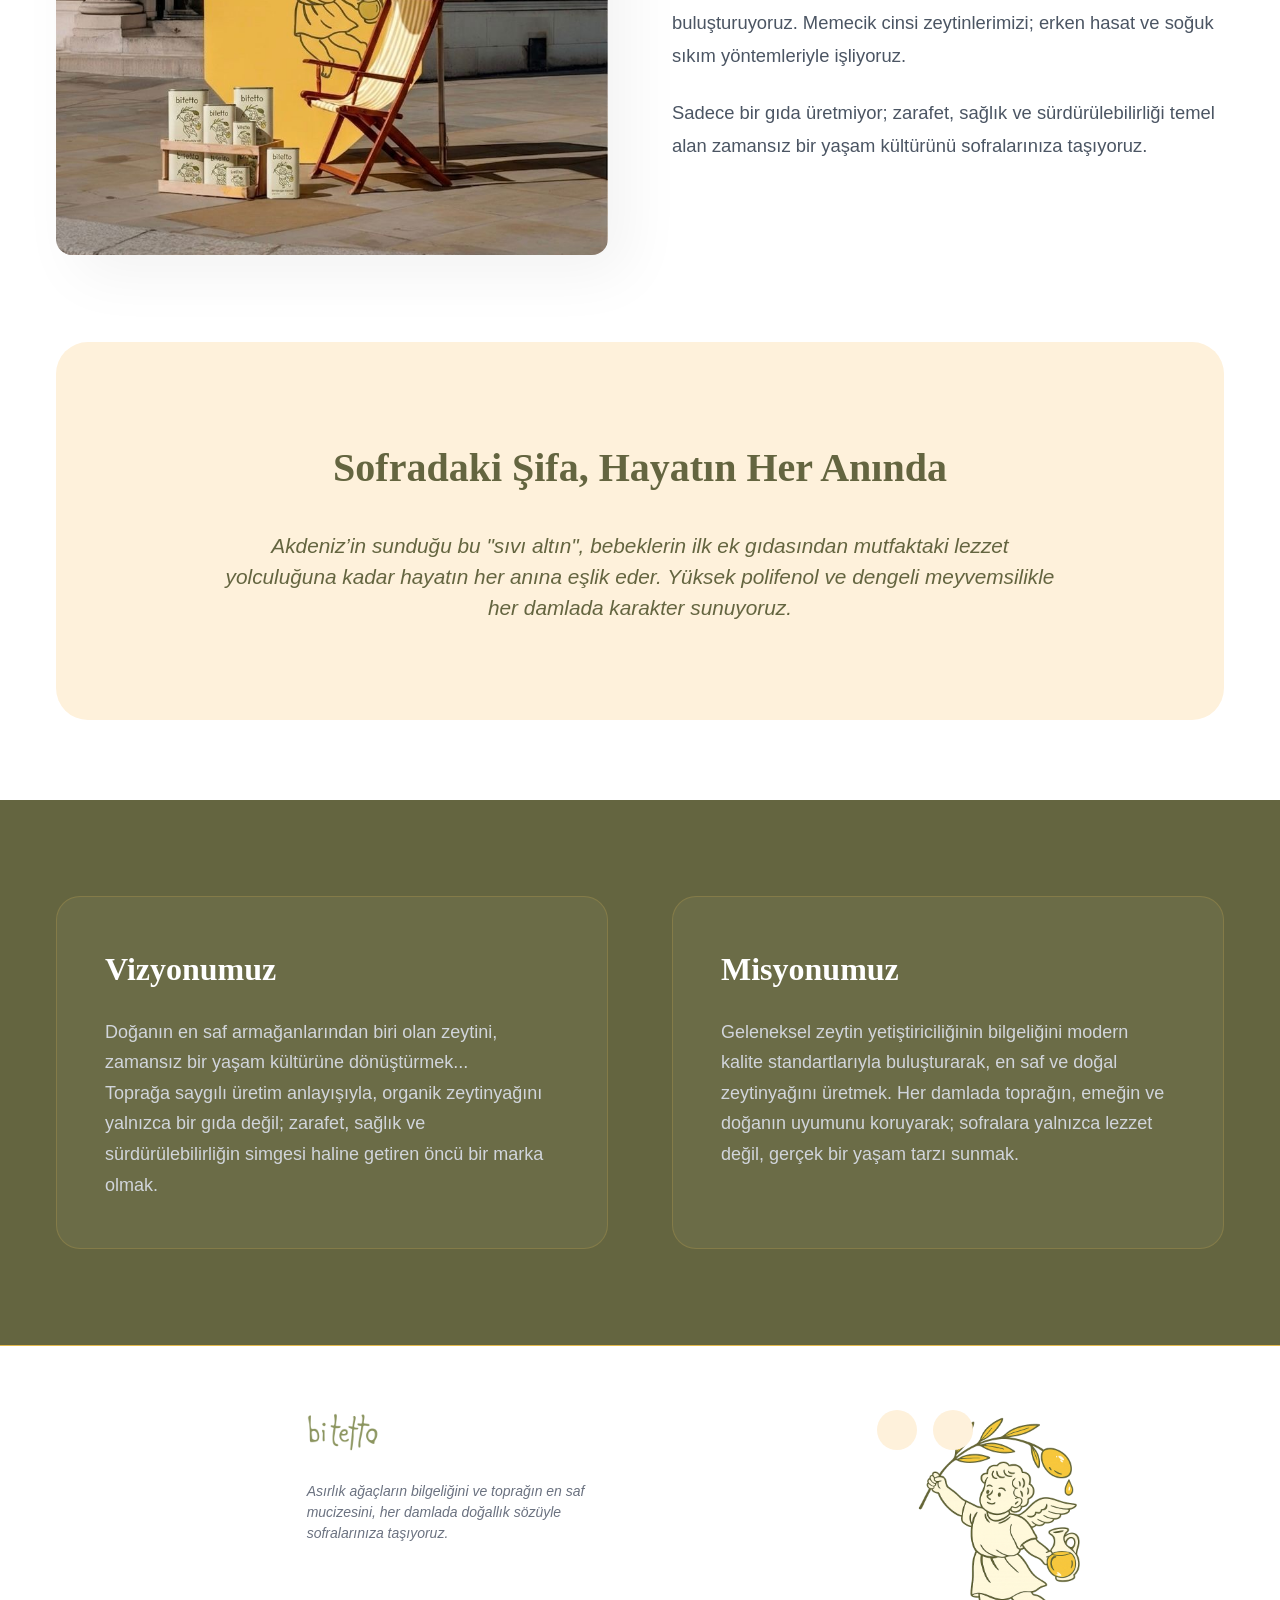
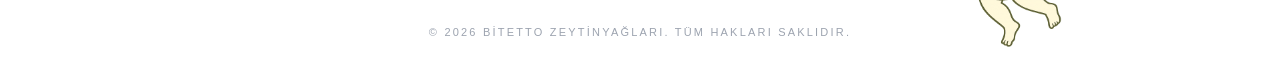
==== commit fd7283ff: "Add files via upload" ====
--- a/hikayemiz.html
+++ b/hikayemiz.html
@@ -61,7 +61,7 @@
                 <span class="italic-gold">Yolculuk</span>
             </h1>
             <p class="hero-description">
-                <i>Zeytinler Köyü'nden sofranıza uzanan bir aile mirası</i>
+                <i>Zeytinler Köyünden sofranıza uzanan bir aile mirası</i>
             </p>
         </div>
     </header>
@@ -163,6 +163,6 @@
             <p>&copy; 2026 BiTetto Zeytinyağları. Tüm hakları saklıdır.</p>
         </div>
     </footer>
-
+    <script src="script.js"></script>
 </body>
 </html>
--- a/style.css
+++ b/style.css
@@ -152,18 +152,22 @@
 
 /* Hero Section */
 .hero-section {
-    height: 100vh;
+    min-height: 100vh;
+    height: 100dvh;
     display: flex;
     align-items: center;
     justify-content: center;
     position: relative;
     overflow: hidden;
+    background-image: 
+        linear-gradient(rgba(100,101,64,0.3), rgba(0,0,0,0.3)),
+        url("hero.png");
+
+    background-size: cover;
+    background-position: center 50%;
 }
 
 .hero-bg {
-    background-image: linear-gradient(rgba(100, 101, 64, 0.6), rgba(0, 0, 0, 0.4)), url('https://images.unsplash.com/photo-1474979266404-7eaacbcd87c5?ixlib=rb-4.0.3&auto=format&fit=crop&w=1920&q=80');
-    background-size: cover;
-    background-position: center;
     background-attachment: fixed;
 }
 
@@ -450,6 +454,7 @@
     border-radius: 9999px;
     cursor: pointer;
     transition: all 0.3s;
+    text-decoration: none;
 }
 
 .btn-outline-gold:hover {
@@ -800,13 +805,13 @@
 
 .footer-watermark {
     position: absolute;
-    top: 0.7rem;
+    top: 2rem;
     right: 1rem;
     pointer-events: none;
     z-index: 10;
 }
 
-@media (min-width: 768px) {
+@media (min-width: 1024px) {
     .footer-watermark {
         /* Üstten değil alttan hizalamaya devam ediyoruz */
         top: auto;
@@ -817,9 +822,17 @@
 }
 
 .giant-melek {
-    height: 300px;
+    height: 30vw;
     opacity: 1; /* Orjinal kodda 1 idi */
     transform-origin: bottom right;
+}
+
+@media (min-width: 1024px) {
+    .giant-melek {
+        height: 20vw;
+        opacity: 1; /* Orjinal kodda 1 idi */
+        transform-origin: bottom right;
+    }
 }
 
 .footer-bottom {
